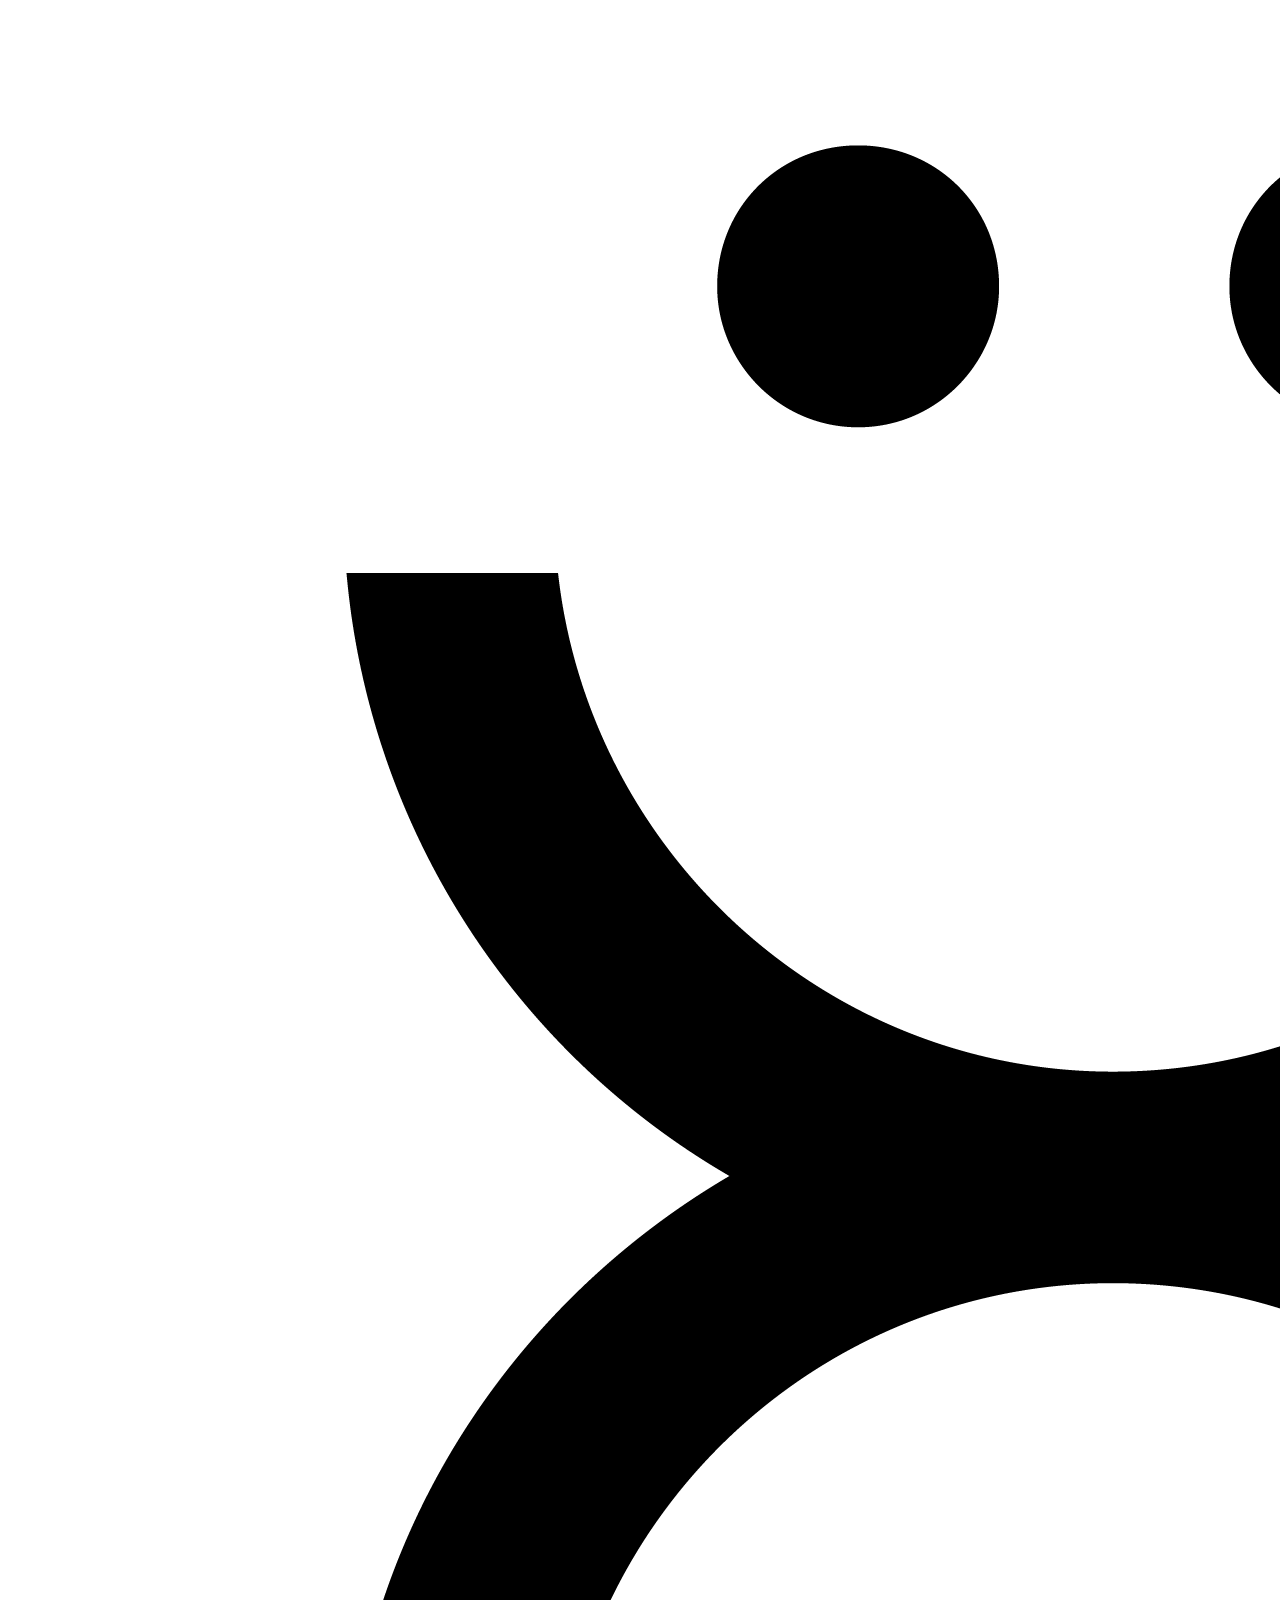
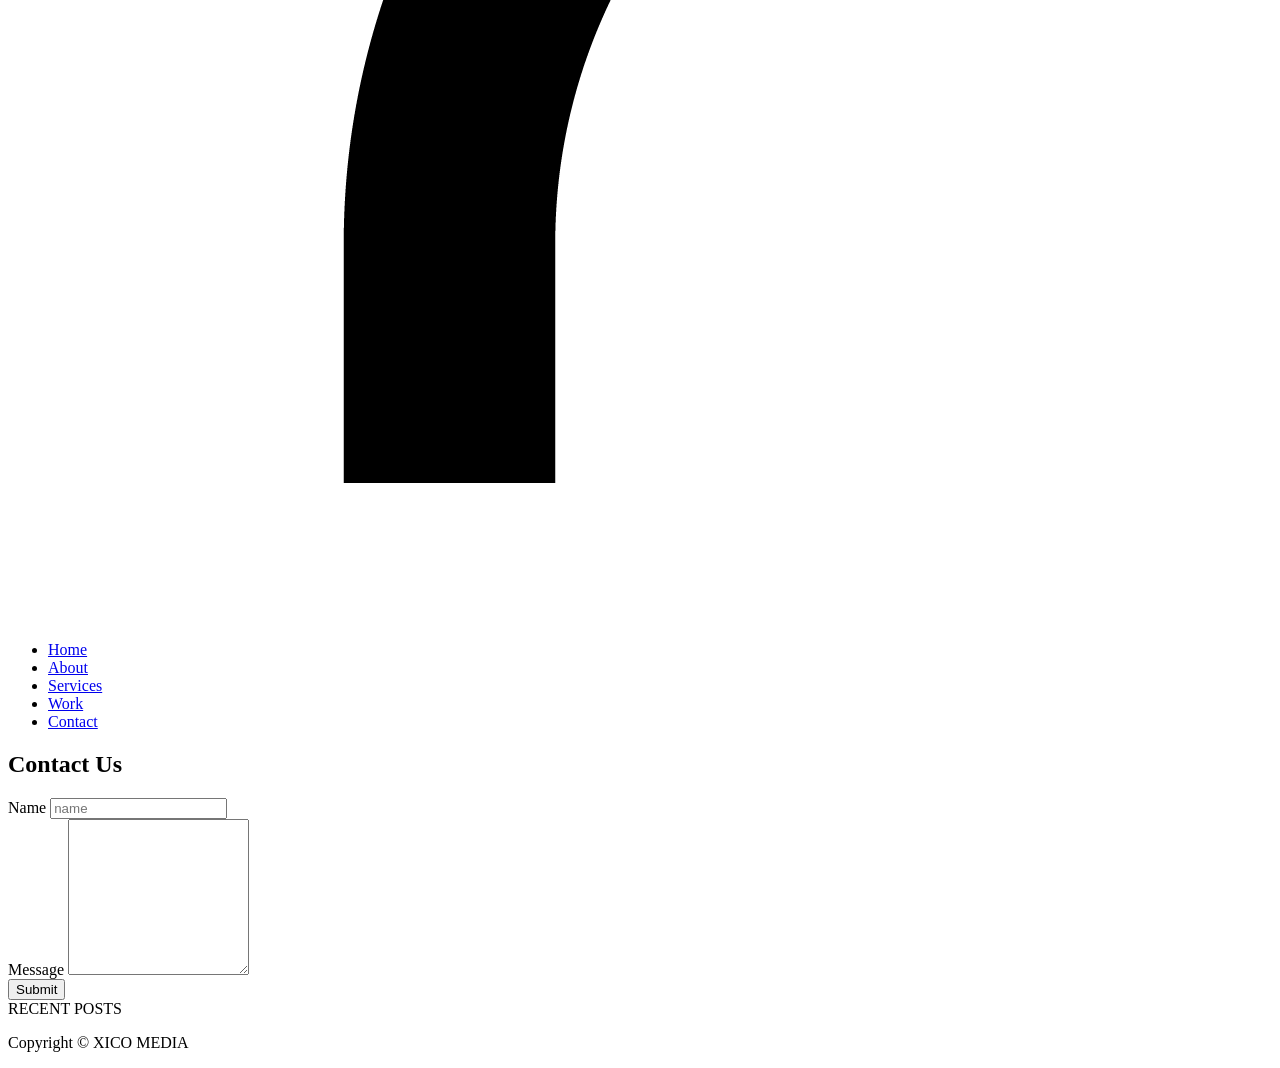
==== pages/contact.html @ 179e317b "agregar comentario" ====
<!DOCTYPE html>
<html lang="en">
<head>
    <meta charset="UTF-8">
    <meta http-equiv="X-UA-Compatible" content="IE=edge">
    <meta name="viewport" content="width=device-width, initial-scale=1.0">
    <title>Contact</title>
    <link rel="stylesheet" href="../CSS/style.css">
    <link rel="shortcut icon" href="../img/logo.png">
</head>
<body>
    <!--encabezado-->
    <header>
        <div class="logo">
            <img src="../img/logo.png" alt="xicologo">
        </div>
        <ul>
            <li><a href="../index.html">Home</a></li>
            <li><a href="about.html">About</a></li>
            <li><a href="services.html">Services</a></li>
            <li><a href="portfolio.html">Work</a></li>
            <li><a href="#">Contact</a></li>
        </ul>
    </header>

    <main>
        <h2>Contact Us</h2>
        <form action="">
            <div>
                <label for="name">Name</label>
                <input type="text" placeholder="name">
            </div>
            <div>
                <label for="message">Message</label>
                <textarea name="message" cols="20" rows="10"></textarea>
            </div>
            <button type="submit">Submit</button>
        </form>
    </main>   
        <aside>
            RECENT POSTS
        </aside>
    <footer>
            <p>Copyright &copy; XICO MEDIA</p>
    </footer>
</body>
</html>
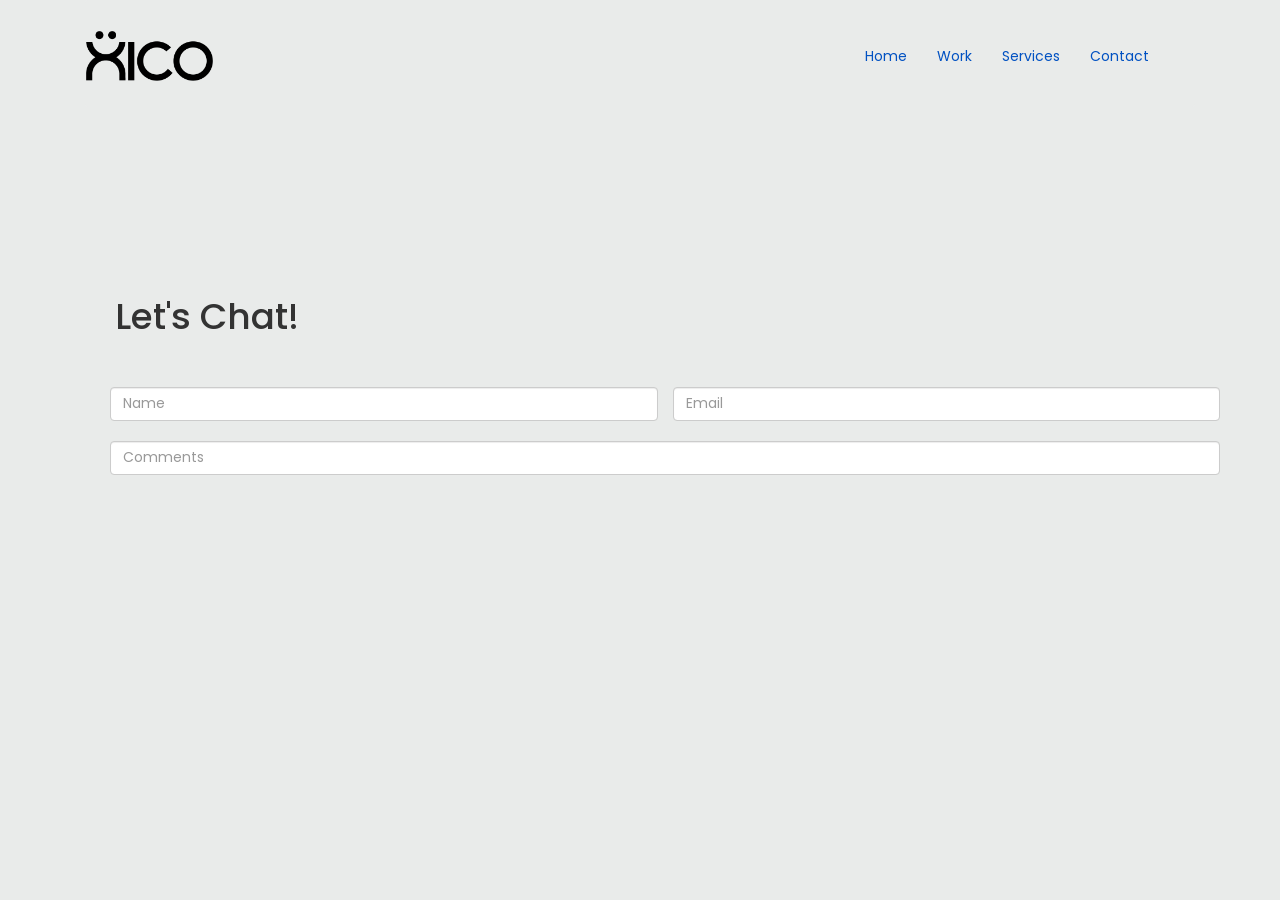
==== commit 0f3f0b8f: "PreEntrega3" ====
--- a/pages/contact.html
+++ b/pages/contact.html
@@ -5,43 +5,77 @@
     <meta http-equiv="X-UA-Compatible" content="IE=edge">
     <meta name="viewport" content="width=device-width, initial-scale=1.0">
     <title>Contact</title>
-    <link rel="stylesheet" href="../CSS/style.css">
     <link rel="shortcut icon" href="../img/logo.png">
+<!--bootstrap-->
+<script src="https://cdn.jsdelivr.net/npm/@popperjs/core@2.11.7/dist/umd/popper.min.js" integrity="sha384-zYPOMqeu1DAVkHiLqWBUTcbYfZ8osu1Nd6Z89ify25QV9guujx43ITvfi12/QExE" crossorigin="anonymous"></script>
+<script src="https://cdn.jsdelivr.net/npm/bootstrap@5.3.0-alpha3/dist/js/bootstrap.min.js" integrity="sha384-Y4oOpwW3duJdCWv5ly8SCFYWqFDsfob/3GkgExXKV4idmbt98QcxXYs9UoXAB7BZ" crossorigin="anonymous"></script>
+<link href="https://cdn.jsdelivr.net/npm/bootstrap@5.3.0-alpha3/dist/css/bootstrap.min.css" rel="stylesheet" integrity="sha384-KK94CHFLLe+nY2dmCWGMq91rCGa5gtU4mk92HdvYe+M/SXH301p5ILy+dN9+nJOZ" crossorigin="anonymous">
+<script src="https://cdn.jsdelivr.net/npm/bootstrap@5.3.0-alpha3/dist/js/bootstrap.bundle.min.js" integrity="sha384-ENjdO4Dr2bkBIFxQpeoTz1HIcje39Wm4jDKdf19U8gI4ddQ3GYNS7NTKfAdVQSZe" crossorigin="anonymous"></script>
+<!-- Latest compiled and minified CSS -->
+<link rel="stylesheet" href="https://maxcdn.bootstrapcdn.com/bootstrap/3.4.1/css/bootstrap.min.css">
+<!-- jQuery library -->
+<script src="https://ajax.googleapis.com/ajax/libs/jquery/3.6.4/jquery.min.js"></script>
+<!-- Latest compiled JavaScript -->
+<script src="https://maxcdn.bootstrapcdn.com/bootstrap/3.4.1/js/bootstrap.min.js"></script>
 </head>
+<!--my styles-->
+    <link rel="stylesheet" href="../css/style.css">
 <body>
-    <!--encabezado-->
+<!--encabezado--> 
     <header>
-        <div class="logo">
-            <img src="../img/logo.png" alt="xicologo">
+        <div class="container">
+            <nav class="navbar navbar-expand-lg bg-body-primary">
+                <div class="container-fluid">
+                    <div class="navbar-header">
+                        <a href="#"><img class="navbar-brand" src="../img/xico-logo.png" alt="xico-logo"></a>
+                        <button type="button" class="navbar-toggle" data-toggle="collapse"
+                        data-target="#micon">
+                        <span class="icon-bar"></span>
+                        <span class="icon-bar"></span>
+                        <span class="icon-bar"></span>
+                        </button>
+                    </div>
+                    <div class="collapse navbar-collapse" id="micon">
+                        <ul class="nav justify-content-end">
+                            <li><a href="../index.html">Home</a></li>
+                            <li><a href="./portfolio.html">Work</a></li>
+                            <li><a href="./services.html">Services</a></li>
+                            <li><a href="#">Contact</a></li>
+                        </ul>
+                    </div>
+                </div>
+            </nav>
         </div>
-        <ul>
-            <li><a href="../index.html">Home</a></li>
-            <li><a href="about.html">About</a></li>
-            <li><a href="services.html">Services</a></li>
-            <li><a href="portfolio.html">Work</a></li>
-            <li><a href="#">Contact</a></li>
-        </ul>
     </header>
 
     <main>
-        <h2>Contact Us</h2>
-        <form action="">
-            <div>
-                <label for="name">Name</label>
-                <input type="text" placeholder="name">
-            </div>
-            <div>
-                <label for="message">Message</label>
-                <textarea name="message" cols="20" rows="10"></textarea>
-            </div>
-            <button type="submit">Submit</button>
-        </form>
+        <div class="container">
+            <h1>
+                Let's Chat!
+            </h1>
+            <section class="container">
+                <form class="row g-3">
+                    <div class="row m-3">
+                        <div class="col">
+                            <input type="text" class="form-control" placeholder="Name" aria-label="Name">
+                        </div>
+                        <div class="col">
+                            <input type="email" class="form-control" placeholder="Email" aria-label="Email">
+                        </div>
+                    </div>
+                    <div class="row m-3">
+                        <div class="col">
+                            <input type="text" class="form-control" placeholder="Comments" aria-label="Comments"
+                            for="floatingTextarea2">
+                        </div>
+                    </div>
+                </form>
+            </section>
+        </div>
     </main>   
-        <aside>
-            RECENT POSTS
-        </aside>
+
     <footer>
-            <p>Copyright &copy; XICO MEDIA</p>
+        
     </footer>
 </body>
 </html>
--- a/css/style.css
+++ b/css/style.css
@@ -0,0 +1,112 @@
+@import url("https://fonts.googleapis.com/css2?family=Poppins:wght@400;600&display=swap");
+@import url("https://fonts.googleapis.com/css2?family=DM+Serif+Display&display=swap");
+/* brand colors */
+/*brand fonts*/
+* {
+  margin: 0px;
+  padding: 0px;
+  box-sizing: border-box;
+  font-family: Poppins;
+}
+
+body {
+  background-color: rgb(233, 235, 234);
+}
+
+h1, h2, h3, h4, p {
+  font-family: Poppins;
+}
+
+::-moz-selection {
+  /* Change highlight background color*/
+  background: rgb(108, 108, 173);
+  /* Change highlight text color */
+  color: rgb(233, 235, 234);
+}
+
+::selection {
+  /* Change highlight background color*/
+  background: rgb(108, 108, 173);
+  /* Change highlight text color */
+  color: rgb(233, 235, 234);
+}
+
+header .icon-bar {
+  background: rgb(0, 81, 194);
+}
+header .navbar {
+  padding-top: 30px;
+  padding-bottom: 25px;
+  background-color: rgb(233, 235, 234);
+}
+header .navbar .navbar-brand {
+  padding: 0;
+}
+header .navbar a {
+  color: rgb(0, 81, 194);
+}
+
+/*home banner*/
+.banner {
+  position: relative;
+  overflow: visible;
+  max-width: 100%;
+  padding-top: 80px;
+  padding-bottom: 80px;
+}
+.banner img {
+  display: block;
+  -o-object-fit: cover;
+     object-fit: cover;
+}
+
+/*home box info*/
+.icon-boxes {
+  margin-top: 50px;
+  margin-bottom: 100px;
+}
+
+.icon-box {
+  padding: 50px 30px;
+  position: relative;
+  overflow: hidden;
+  background-color: rgb(28, 28, 28);
+  box-shadow: 0 0 10px 0 rgb(28, 28, 28);
+  transition: all 0.3s ease-in-out;
+  border-radius: 8px;
+  z-index: 1;
+}
+.icon-box .title {
+  font-weight: 700;
+  margin-bottom: 15px;
+  font-size: 18px;
+  color: rgb(108, 143, 173);
+}
+.icon-box .description {
+  font-size: 15px;
+  line-height: 28px;
+  margin-bottom: 0;
+  color: rgb(233, 235, 234);
+}
+.icon-box:hover {
+  transform: scale(1.08);
+}
+.icon-box:hover .title {
+  color: rgb(108, 143, 173);
+}
+
+div.container h1.lh-base {
+  font-family: "DM Serif Display";
+  padding: 40px;
+  text-align: center;
+}
+
+.card {
+  margin: 100px;
+}
+
+div.container h1 {
+  padding-top: 150px;
+  padding-left: 30px;
+  padding-bottom: 40px;
+}/*# sourceMappingURL=style.css.map */
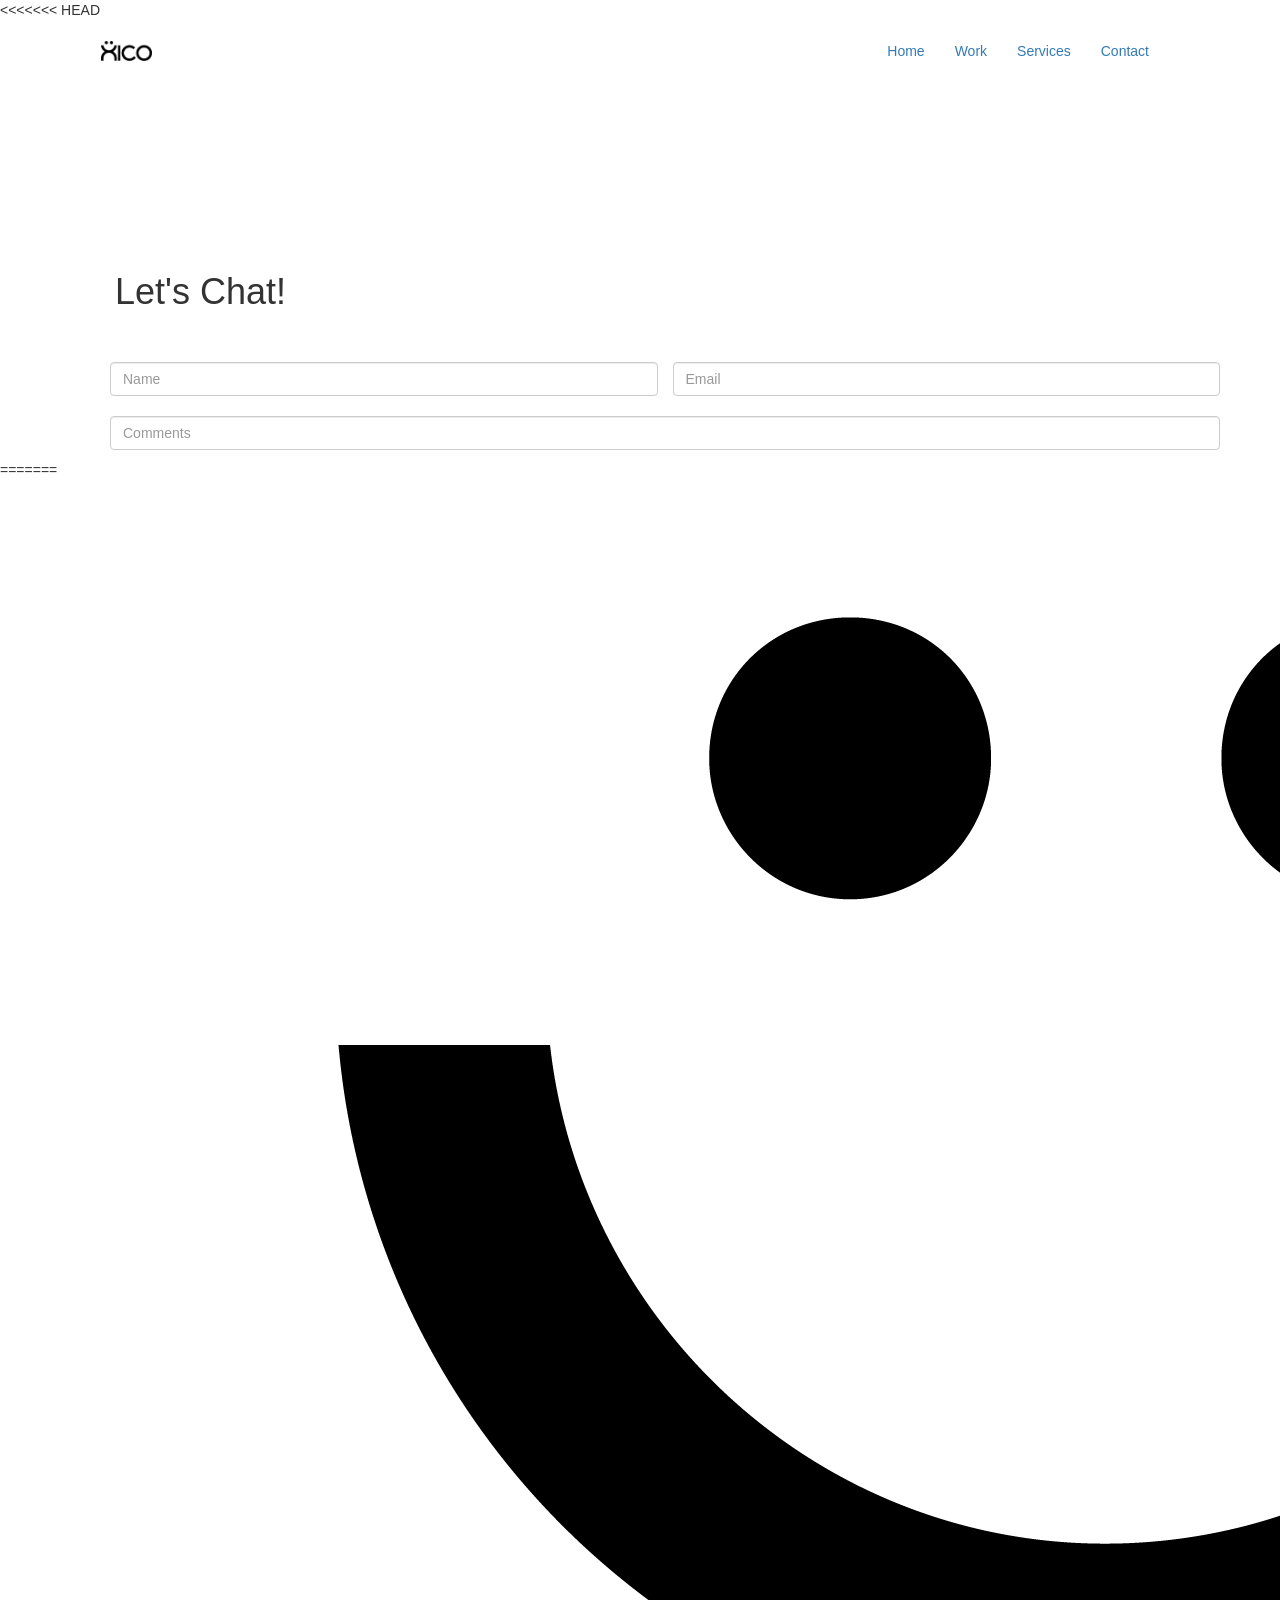
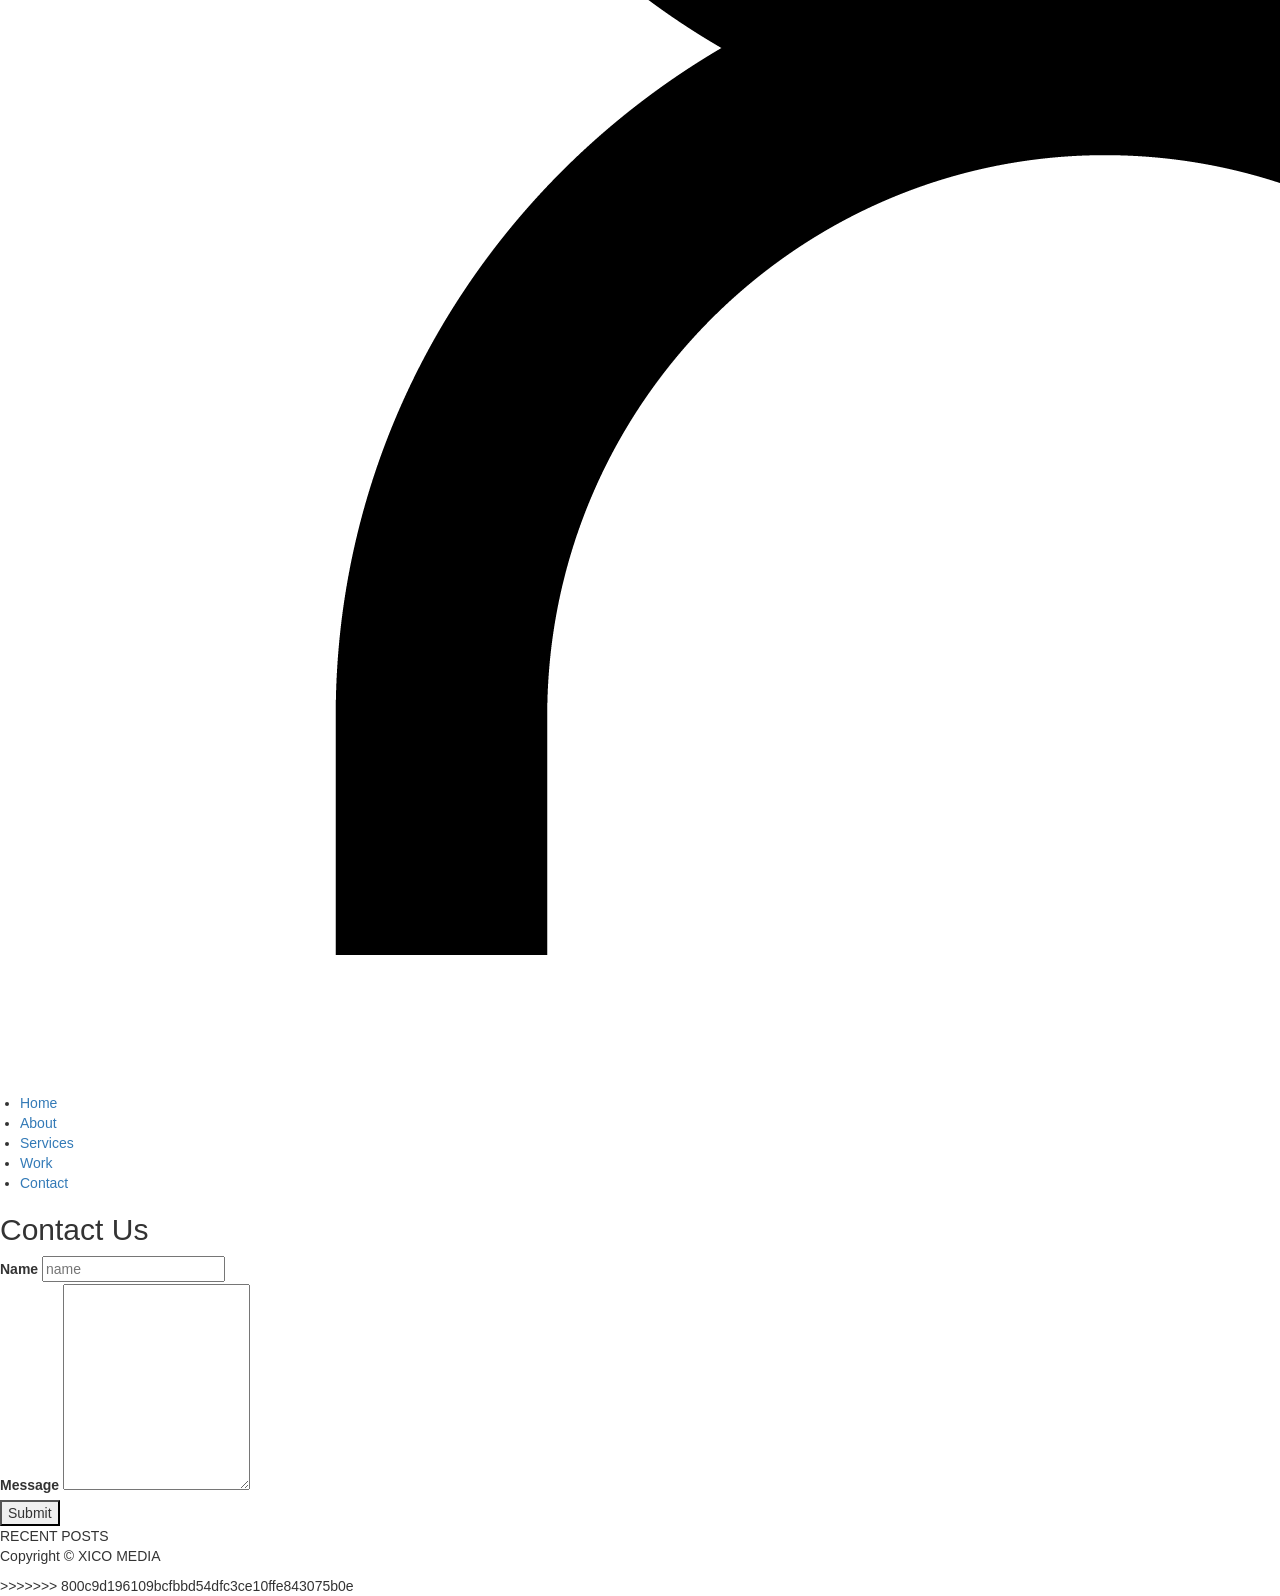
==== commit 4bc9530e: "Merge branch 'main' of https://github.com/ximenacorona/class_1" ====
--- a/pages/contact.html
+++ b/pages/contact.html
@@ -5,6 +5,7 @@
     <meta http-equiv="X-UA-Compatible" content="IE=edge">
     <meta name="viewport" content="width=device-width, initial-scale=1.0">
     <title>Contact</title>
+<<<<<<< HEAD
     <link rel="shortcut icon" href="../img/logo.png">
 <!--bootstrap-->
 <script src="https://cdn.jsdelivr.net/npm/@popperjs/core@2.11.7/dist/umd/popper.min.js" integrity="sha384-zYPOMqeu1DAVkHiLqWBUTcbYfZ8osu1Nd6Z89ify25QV9guujx43ITvfi12/QExE" crossorigin="anonymous"></script>
@@ -76,6 +77,45 @@
 
     <footer>
         
+=======
+    <link rel="stylesheet" href="../CSS/style.css">
+    <link rel="shortcut icon" href="../img/logo.png">
+</head>
+<body>
+    <!--encabezado-->
+    <header>
+        <div class="logo">
+            <img src="../img/logo.png" alt="xicologo">
+        </div>
+        <ul>
+            <li><a href="../index.html">Home</a></li>
+            <li><a href="about.html">About</a></li>
+            <li><a href="services.html">Services</a></li>
+            <li><a href="portfolio.html">Work</a></li>
+            <li><a href="#">Contact</a></li>
+        </ul>
+    </header>
+
+    <main>
+        <h2>Contact Us</h2>
+        <form action="">
+            <div>
+                <label for="name">Name</label>
+                <input type="text" placeholder="name">
+            </div>
+            <div>
+                <label for="message">Message</label>
+                <textarea name="message" cols="20" rows="10"></textarea>
+            </div>
+            <button type="submit">Submit</button>
+        </form>
+    </main>   
+        <aside>
+            RECENT POSTS
+        </aside>
+    <footer>
+            <p>Copyright &copy; XICO MEDIA</p>
+>>>>>>> 800c9d196109bcfbbd54dfc3ce10ffe843075b0e
     </footer>
 </body>
 </html>
--- a/css/style.css
+++ b/css/style.css
@@ -1,109 +1,3 @@
-@import url("https://fonts.googleapis.com/css2?family=Poppins:wght@400;600&display=swap");
-@import url("https://fonts.googleapis.com/css2?family=DM+Serif+Display&display=swap");
-/* brand colors */
-/*brand fonts*/
-* {
-  margin: 0px;
-  padding: 0px;
-  box-sizing: border-box;
-  font-family: Poppins;
-}
-
-body {
-  background-color: rgb(233, 235, 234);
-}
-
-h1, h2, h3, h4, p {
-  font-family: Poppins;
-}
-
-::-moz-selection {
-  /* Change highlight background color*/
-  background: rgb(108, 108, 173);
-  /* Change highlight text color */
-  color: rgb(233, 235, 234);
-}
-
-::selection {
-  /* Change highlight background color*/
-  background: rgb(108, 108, 173);
-  /* Change highlight text color */
-  color: rgb(233, 235, 234);
-}
-
-header .icon-bar {
-  background: rgb(0, 81, 194);
-}
-header .navbar {
-  padding-top: 30px;
-  padding-bottom: 25px;
-  background-color: rgb(233, 235, 234);
-}
-header .navbar .navbar-brand {
-  padding: 0;
-}
-header .navbar a {
-  color: rgb(0, 81, 194);
-}
-
-/*home banner*/
-.banner {
-  position: relative;
-  overflow: visible;
-  max-width: 100%;
-  padding-top: 80px;
-  padding-bottom: 80px;
-}
-.banner img {
-  display: block;
-  -o-object-fit: cover;
-     object-fit: cover;
-}
-
-/*home box info*/
-.icon-boxes {
-  margin-top: 50px;
-  margin-bottom: 100px;
-}
-
-.icon-box {
-  padding: 50px 30px;
-  position: relative;
-  overflow: hidden;
-  background-color: rgb(28, 28, 28);
-  box-shadow: 0 0 10px 0 rgb(28, 28, 28);
-  transition: all 0.3s ease-in-out;
-  border-radius: 8px;
-  z-index: 1;
-}
-.icon-box .title {
-  font-weight: 700;
-  margin-bottom: 15px;
-  font-size: 18px;
-  color: rgb(108, 143, 173);
-}
-.icon-box .description {
-  font-size: 15px;
-  line-height: 28px;
-  margin-bottom: 0;
-  color: rgb(233, 235, 234);
-}
-.icon-box:hover {
-  transform: scale(1.08);
-}
-.icon-box:hover .title {
-  color: rgb(108, 143, 173);
-}
-
-div.container h1.lh-base {
-  font-family: "DM Serif Display";
-  padding: 40px;
-  text-align: center;
-}
-
-.card {
-  margin: 100px;
-}
 
 div.container h1 {
   padding-top: 150px;
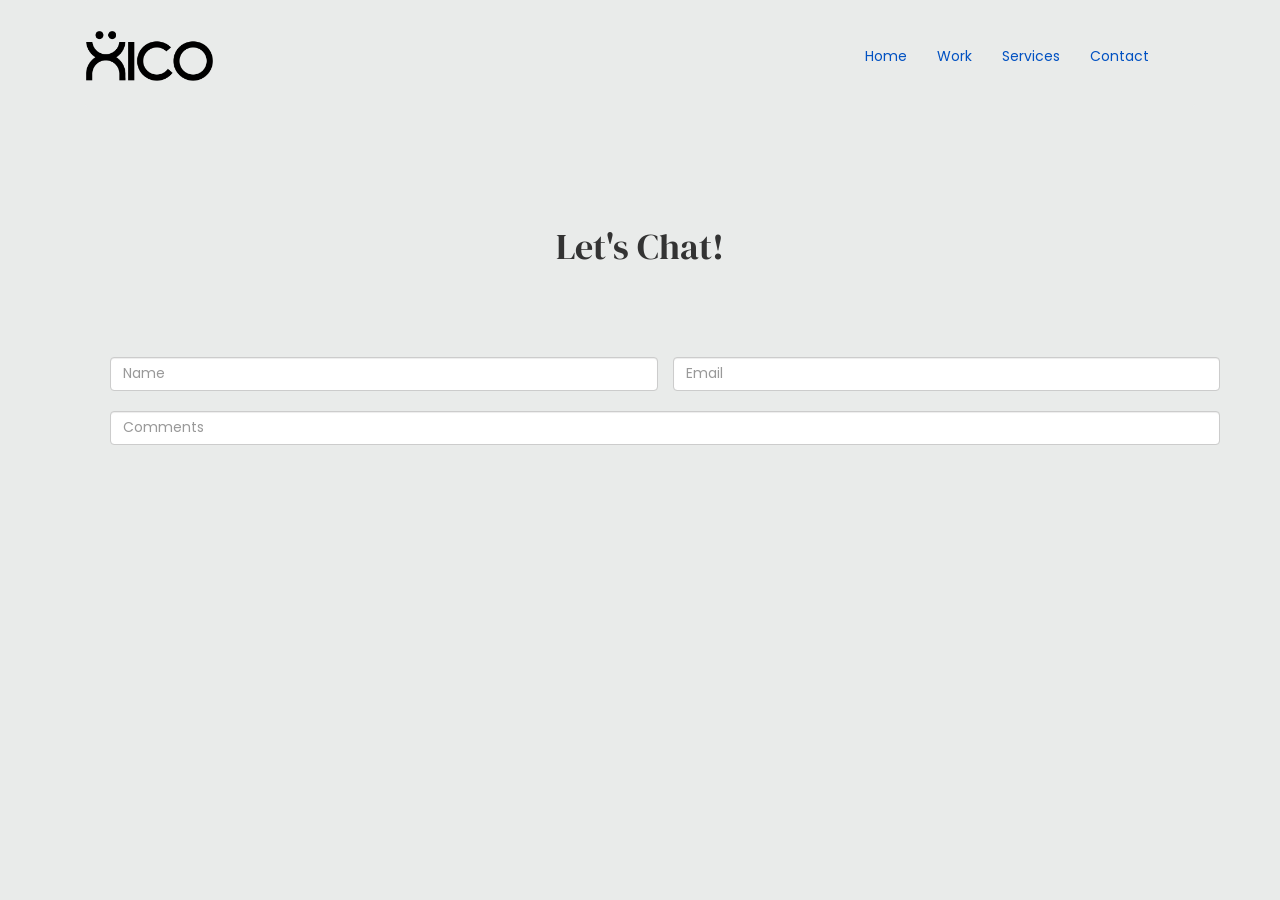
==== commit fd8c2e68: "changes" ====
--- a/pages/contact.html
+++ b/pages/contact.html
@@ -5,7 +5,6 @@
     <meta http-equiv="X-UA-Compatible" content="IE=edge">
     <meta name="viewport" content="width=device-width, initial-scale=1.0">
     <title>Contact</title>
-<<<<<<< HEAD
     <link rel="shortcut icon" href="../img/logo.png">
 <!--bootstrap-->
 <script src="https://cdn.jsdelivr.net/npm/@popperjs/core@2.11.7/dist/umd/popper.min.js" integrity="sha384-zYPOMqeu1DAVkHiLqWBUTcbYfZ8osu1Nd6Z89ify25QV9guujx43ITvfi12/QExE" crossorigin="anonymous"></script>
@@ -28,7 +27,7 @@
             <nav class="navbar navbar-expand-lg bg-body-primary">
                 <div class="container-fluid">
                     <div class="navbar-header">
-                        <a href="#"><img class="navbar-brand" src="../img/xico-logo.png" alt="xico-logo"></a>
+                        <a href="/index.html"><img class="navbar-brand" src="../img/xico-logo.png" alt="xico-logo"></a>
                         <button type="button" class="navbar-toggle" data-toggle="collapse"
                         data-target="#micon">
                         <span class="icon-bar"></span>
@@ -38,7 +37,7 @@
                     </div>
                     <div class="collapse navbar-collapse" id="micon">
                         <ul class="nav justify-content-end">
-                            <li><a href="../index.html">Home</a></li>
+                            <li><a href="/index.html">Home</a></li>
                             <li><a href="./portfolio.html">Work</a></li>
                             <li><a href="./services.html">Services</a></li>
                             <li><a href="#">Contact</a></li>
@@ -77,45 +76,6 @@
 
     <footer>
         
-=======
-    <link rel="stylesheet" href="../CSS/style.css">
-    <link rel="shortcut icon" href="../img/logo.png">
-</head>
-<body>
-    <!--encabezado-->
-    <header>
-        <div class="logo">
-            <img src="../img/logo.png" alt="xicologo">
-        </div>
-        <ul>
-            <li><a href="../index.html">Home</a></li>
-            <li><a href="about.html">About</a></li>
-            <li><a href="services.html">Services</a></li>
-            <li><a href="portfolio.html">Work</a></li>
-            <li><a href="#">Contact</a></li>
-        </ul>
-    </header>
-
-    <main>
-        <h2>Contact Us</h2>
-        <form action="">
-            <div>
-                <label for="name">Name</label>
-                <input type="text" placeholder="name">
-            </div>
-            <div>
-                <label for="message">Message</label>
-                <textarea name="message" cols="20" rows="10"></textarea>
-            </div>
-            <button type="submit">Submit</button>
-        </form>
-    </main>   
-        <aside>
-            RECENT POSTS
-        </aside>
-    <footer>
-            <p>Copyright &copy; XICO MEDIA</p>
->>>>>>> 800c9d196109bcfbbd54dfc3ce10ffe843075b0e
     </footer>
 </body>
 </html>
--- a/css/style.css
+++ b/css/style.css
@@ -1,6 +1,121 @@
+@import url("https://fonts.googleapis.com/css2?family=Poppins:wght@400;600&display=swap");
+@import url("https://fonts.googleapis.com/css2?family=DM+Serif+Display&display=swap");
+* {
+  margin: 0px;
+  padding: 0px;
+  box-sizing: border-box;
+  font-family: "Poppins", sans-serif;
+}
 
-div.container h1 {
-  padding-top: 150px;
-  padding-left: 30px;
-  padding-bottom: 40px;
-}/*# sourceMappingURL=style.css.map */+::-moz-selection {
+  /* Change highlight background color*/
+  background: rgb(108, 108, 173);
+  /* Change highlight text color */
+  color: rgb(233, 235, 234);
+}
+
+::selection {
+  /* Change highlight background color*/
+  background: rgb(108, 108, 173);
+  /* Change highlight text color */
+  color: rgb(233, 235, 234);
+}
+
+body {
+  background-color: rgb(233, 235, 234);
+}
+
+h1 {
+  font-family: "DM Serif Display";
+  padding: 80px;
+  text-align: center;
+}
+
+h2, h3, h4, p {
+  font-family: "poppins", sans-serif;
+}
+
+/*encabezado*/
+.header {
+  height: 100vh;
+}
+
+.icon-bar {
+  background: rgb(0, 81, 194);
+}
+
+.navbar {
+  padding-top: 30px;
+  padding-bottom: 25px;
+  background-color: rgb(233, 235, 234);
+}
+
+.navbar-brand {
+  padding: 0;
+}
+
+a {
+  color: rgb(0, 81, 194);
+}
+
+/*home banner*/
+.banner {
+  position: relative;
+  overflow: visible;
+  max-width: 100%;
+  padding-top: 50px;
+  padding-bottom: 50px;
+}
+
+.banner img {
+  display: block;
+  -o-object-fit: cover;
+     object-fit: cover;
+}
+
+/*home cajas info*/
+.icon-boxes {
+  margin-top: 50px;
+  margin-bottom: 100px;
+}
+
+.icon-box {
+  padding: 50px 30px;
+  position: relative;
+  overflow: hidden;
+  background-color: rgb(28, 28, 28);
+  box-shadow: 0 0 29px 0 rgba(18, 66, 101, 0.08);
+  transition: all 0.3s ease-in-out;
+  border-radius: 8px;
+  z-index: 1;
+}
+
+.icon-box .title {
+  font-weight: 700;
+  margin-bottom: 15px;
+  font-size: 18px;
+  color: rgb(108, 143, 173);
+}
+
+.icon-box .description {
+  font-size: 15px;
+  line-height: 28px;
+  margin-bottom: 0;
+  color: rgb(235, 233, 234);
+}
+
+.icon-box:hover {
+  transform: scale(1.08);
+}
+
+.icon-box:hover .title {
+    color: rgb(0, 81, 194);
+}
+
+/*portfolio*/
+.card {
+    margin: 100px;
+}
+
+/*services*/
+/*contact*//*# sourceMappingURL=style.css.map */
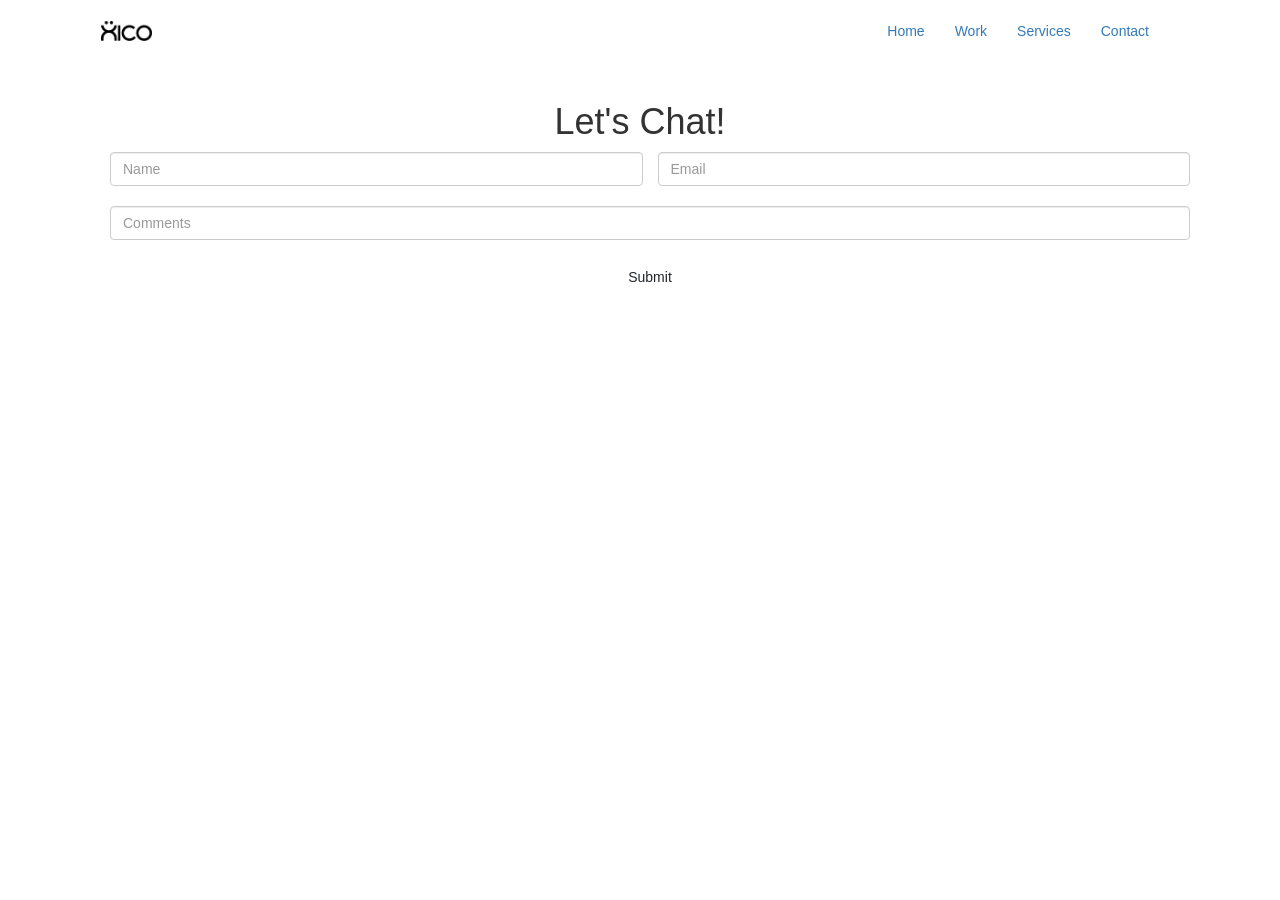
==== commit 0a5f845d: "update" ====
--- a/pages/contact.html
+++ b/pages/contact.html
@@ -19,7 +19,7 @@
 <script src="https://maxcdn.bootstrapcdn.com/bootstrap/3.4.1/js/bootstrap.min.js"></script>
 </head>
 <!--my styles-->
-    <link rel="stylesheet" href="../css/style.css">
+    <link rel="stylesheet" href="/css/style.css">
 <body>
 <!--encabezado--> 
     <header>
@@ -50,27 +50,34 @@
 
     <main>
         <div class="container">
-            <h1>
+            <h1 class="text-center">
                 Let's Chat!
             </h1>
-            <section class="container">
-                <form class="row g-3">
-                    <div class="row m-3">
-                        <div class="col">
-                            <input type="text" class="form-control" placeholder="Name" aria-label="Name">
+                <form>
+                    <div class="container row g-3">
+                        <div class="row m-3">
+                            <div class="col">
+                                <input type="text" class="form-control" placeholder="Name" aria-label="Name">
+                            </div>
+                            <div class="col">
+                                <input type="email" class="form-control" placeholder="Email" aria-label="Email">
+                            </div>
                         </div>
-                        <div class="col">
-                            <input type="email" class="form-control" placeholder="Email" aria-label="Email">
+                        <div class="row m-3">
+                            <div class="col">
+                                <input type="text" class="form-control" placeholder="Comments" aria-label="Comments"
+                                for="floatingTextarea2">
+                            </div>
                         </div>
-                    </div>
-                    <div class="row m-3">
-                        <div class="col">
-                            <input type="text" class="form-control" placeholder="Comments" aria-label="Comments"
-                            for="floatingTextarea2">
+                        <div class="row m-3">
+                            <div class="col d-flex justify-content-center">
+                                <div>
+                                    <button type="submit" class="btn">Submit</button>
+                                </div>
+                            </div>
                         </div>
                     </div>
                 </form>
-            </section>
         </div>
     </main>   
 
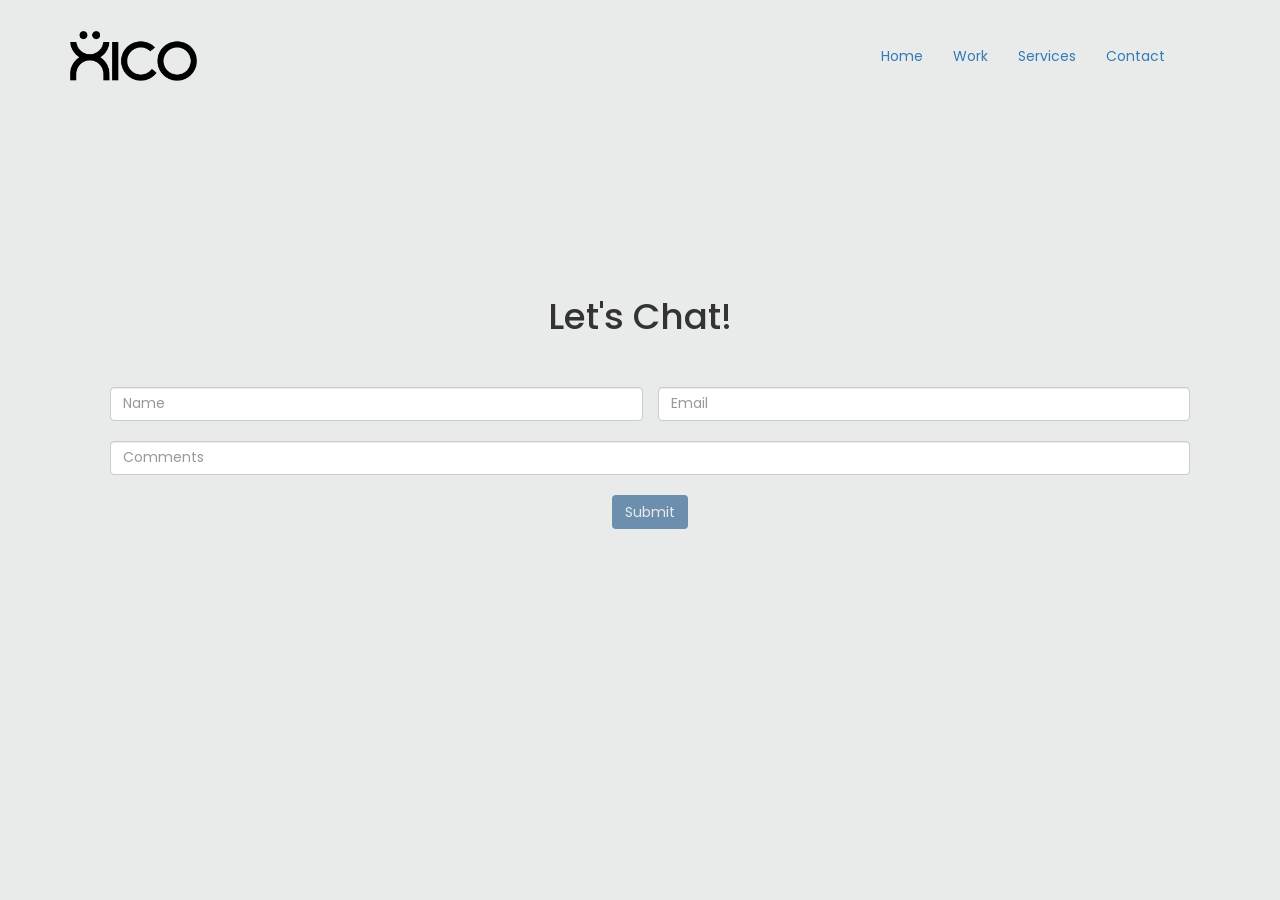
==== commit 1b9f5ff9: "work card titles" ====
--- a/pages/contact.html
+++ b/pages/contact.html
@@ -22,30 +22,28 @@
     <link rel="stylesheet" href="/css/style.css">
 <body>
 <!--encabezado--> 
-    <header>
-        <div class="container">
-            <nav class="navbar navbar-expand-lg bg-body-primary">
-                <div class="container-fluid">
-                    <div class="navbar-header">
-                        <a href="/index.html"><img class="navbar-brand" src="../img/xico-logo.png" alt="xico-logo"></a>
-                        <button type="button" class="navbar-toggle" data-toggle="collapse"
-                        data-target="#micon">
-                        <span class="icon-bar"></span>
-                        <span class="icon-bar"></span>
-                        <span class="icon-bar"></span>
-                        </button>
-                    </div>
-                    <div class="collapse navbar-collapse" id="micon">
-                        <ul class="nav justify-content-end">
-                            <li><a href="/index.html">Home</a></li>
-                            <li><a href="./portfolio.html">Work</a></li>
-                            <li><a href="./services.html">Services</a></li>
-                            <li><a href="#">Contact</a></li>
-                        </ul>
-                    </div>
+    <header class="sticky-top">
+        <nav class="navbar navbar-expand-lg bg-body-primary">
+            <div class="container">
+                <div class="navbar-header">
+                    <a href="/index.html"><img class="navbar-brand" src="../img/xico-logo.png" alt="xico-logo"></a>
+                    <button type="button" class="navbar-toggle" data-toggle="collapse"
+                    data-target="#micon">
+                    <span class="icon-bar"></span>
+                    <span class="icon-bar"></span>
+                    <span class="icon-bar"></span>
+                    </button>
                 </div>
-            </nav>
-        </div>
+                <div class="collapse navbar-collapse" id="micon">
+                    <ul class="nav justify-content-end">
+                        <li><a href="/index.html">Home</a></li>
+                        <li><a href="./portfolio.html">Work</a></li>
+                        <li><a href="./services.html">Services</a></li>
+                        <li><a href="#">Contact</a></li>
+                    </ul>
+                </div>
+            </div>
+        </nav>
     </header>
 
     <main>
--- a/css/style.css
+++ b/css/style.css
@@ -0,0 +1,134 @@
+@import url("https://fonts.googleapis.com/css2?family=Poppins:wght@400;600&display=swap");
+@import url("https://fonts.googleapis.com/css2?family=DM+Serif+Display&display=swap");
+/* brand colors */
+/*brand fonts*/
+* {
+  margin: 0px;
+  padding: 0px;
+  box-sizing: border-box;
+  font-family: Poppins;
+}
+
+body {
+  background-color: rgb(233, 235, 234);
+}
+
+h1, h2, h3, h4, p {
+  font-family: Poppins;
+}
+
+::-moz-selection {
+  /* Change highlight background color*/
+  background: rgb(108, 108, 173);
+  /* Change highlight text color */
+  color: rgb(233, 235, 234);
+}
+
+::selection {
+  /* Change highlight background color*/
+  background: rgb(108, 108, 173);
+  /* Change highlight text color */
+  color: rgb(233, 235, 234);
+}
+
+header .icon-bar {
+  background: rgb(0, 81, 194);
+}
+header .navbar {
+  padding-top: 30px;
+  padding-bottom: 25px;
+  background-color: rgb(233, 235, 234);
+}
+header .navbar .navbar-brand {
+  padding: 0;
+}
+
+/*home banner*/
+.banner {
+  position: relative;
+  overflow: visible;
+  max-width: 100%;
+  padding-top: 80px;
+  padding-bottom: 80px;
+}
+.banner img {
+  display: block;
+  -o-object-fit: cover;
+     object-fit: cover;
+}
+
+/*home box info*/
+.icon-boxes {
+  margin-top: 50px;
+  margin-bottom: 100px;
+}
+
+.icon-box {
+  padding: 50px 30px;
+  position: relative;
+  overflow: hidden;
+  background-color: rgb(28, 28, 28);
+  box-shadow: 0 0 10px 0 rgb(28, 28, 28);
+  transition: all 0.3s ease-in-out;
+  border-radius: 8px;
+  z-index: 1;
+}
+.icon-box .title {
+  font-weight: 700;
+  margin-bottom: 15px;
+  font-size: 18px;
+  color: rgb(108, 143, 173);
+}
+.icon-box .description {
+  font-size: 15px;
+  line-height: 28px;
+  margin-bottom: 0;
+  color: rgb(233, 235, 234);
+}
+.icon-box:hover {
+  transform: scale(1.08);
+}
+.icon-box:hover .title {
+  color: rgb(108, 143, 173);
+}
+
+div.container h1.lh-base {
+  font-family: "DM Serif Display";
+  padding: 40px;
+  text-align: center;
+}
+
+.card {
+  margin: 60px;
+}
+
+.card-link {
+  text-decoration: none; /* remove underline */
+  color: rgb(233, 235, 234); /* change link color */
+  mix-blend-mode: difference; /*inverted color*/
+  font-weight: bolder;
+  font-size: 2.8em; /* set default font size */
+  transition: font-size 0.2s; /* add transition effect to font size */
+  padding: 20px;
+  padding-left: 35px;
+}
+.card-link:hover {
+  text-decoration: none;
+  color: rgb(108, 108, 173); /* change link color when hovered over */
+  mix-blend-mode: difference;
+  font-size: 3.8em; /* increase font size when hovered over */
+}
+
+div.container h1 {
+  padding-top: 150px;
+  padding-bottom: 40px;
+}
+
+button.btn {
+  background-color: rgb(108, 143, 173);
+  color: rgb(233, 235, 234);
+}
+button.btn:hover {
+  background-color: rgb(0, 81, 194);
+  color: rgb(233, 235, 234);
+}/*# sourceMappingURL=style.css.map */
